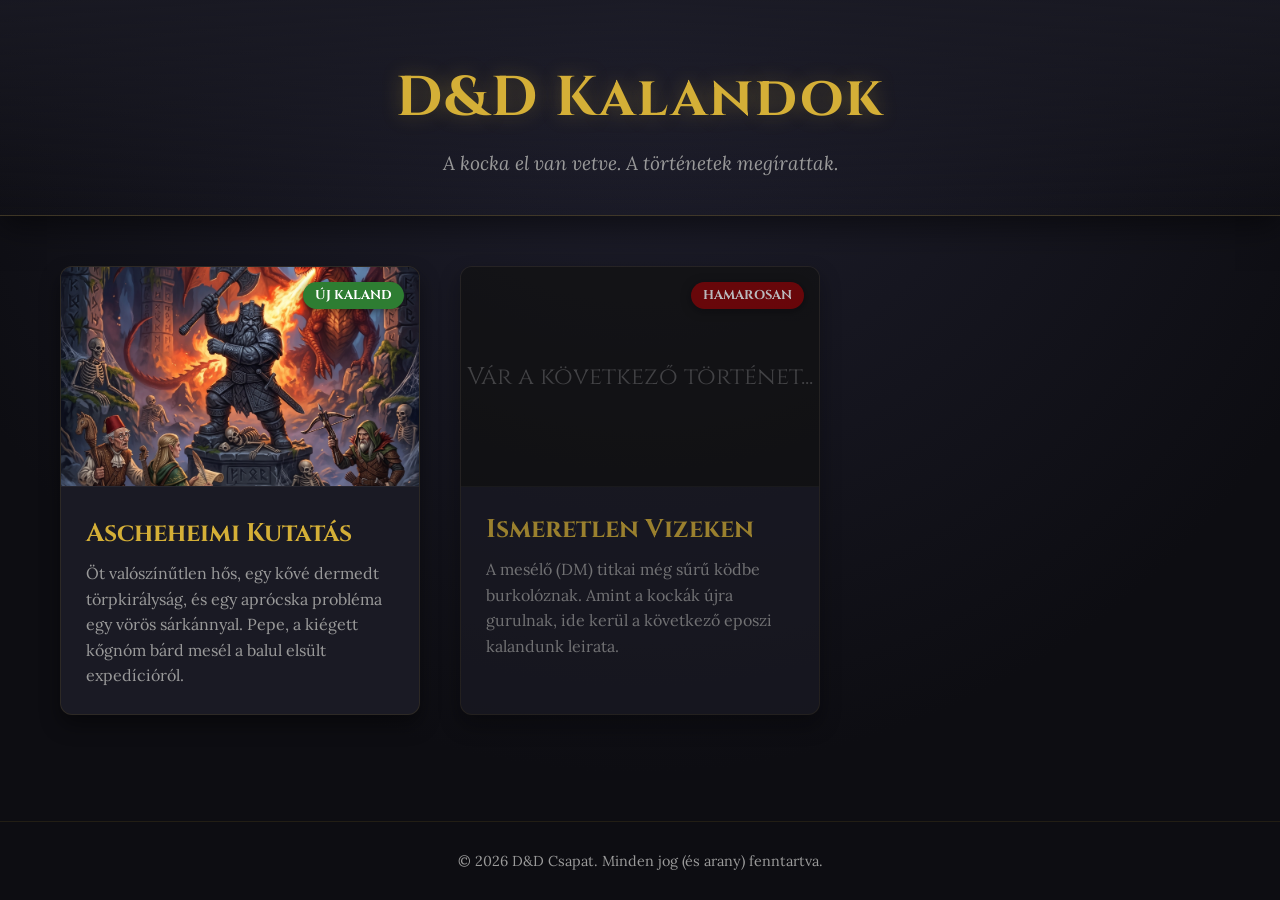
==== index.html @ 394275fc "Organize assets into images folder and clean up unused files" ====
<!DOCTYPE html>
<html lang="hu">
<head>
    <meta charset="UTF-8">
    <meta name="viewport" content="width=device-width, initial-scale=1.0">
    <meta name="description" content="Közös D&D kalandjaink és regényeink gyűjteménye.">
    <title>D&D Kalandok | A Nagy Krónika</title>
    <link rel="stylesheet" href="style.css">
</head>
<body>

    <header>
        <h1>D&D Kalandok</h1>
        <p class="subtitle">A kocka el van vetve. A történetek megírattak.</p>
    </header>

    <main>
        <!-- Kaland 1 -->
        <a href="ascheheim/index.html" class="adventure-card">
            <span class="status-badge new">ÚJ KALAND</span>
            <img src="ascheheim/images/borito.png" alt="Ascheheimi Kutatás" class="card-image">
            <div class="card-content">
                <h2 class="card-title">Ascheheimi Kutatás</h2>
                <p class="card-desc">Öt valószínűtlen hős, egy kővé dermedt törpkirályság, és egy aprócska probléma egy vörös sárkánnyal. Pepe, a kiégett kőgnóm bárd mesél a balul elsült expedícióról.</p>
            </div>
        </a>

        <!-- Helykitöltő a jövőbeli kalandoknak -->
        <div class="adventure-card" style="pointer-events: none; opacity: 0.7;">
            <span class="status-badge">HAMAROSAN</span>
            <div class="coming-soon">
                <span>Vár a következő történet...</span>
            </div>
            <div class="card-content">
                <h2 class="card-title">Ismeretlen Vizeken</h2>
                <p class="card-desc">A mesélő (DM) titkai még sűrű ködbe burkolóznak. Amint a kockák újra gurulnak, ide kerül a következő eposzi kalandunk leirata.</p>
            </div>
        </div>

    </main>

    <footer>
        <p>&copy; 2026 D&D Csapat. Minden jog (és arany) fenntartva.</p>
    </footer>

</body>
</html>
---- style.css ----
@import url('https://fonts.googleapis.com/css2?family=Cinzel:wght@400;700&family=Lora:ital,wght@0,400;0,700;1,400&display=swap');

:root {
    --bg-color: #0d0d12;
    --card-bg: #1a1a24;
    --card-hover: #232330;
    --gold: #d4af37;
    --gold-hover: #f1cf5e;
    --text-main: #e0e0e0;
    --text-muted: #9a9a9a;
    --accent-red: #8b0000;
}

* {
    margin: 0;
    padding: 0;
    box-sizing: border-box;
}

body {
    background-color: var(--bg-color);
    background-image: radial-gradient(circle at 50% 0%, #1f1f2e 0%, #0d0d12 70%);
    color: var(--text-main);
    font-family: 'Lora', serif;
    min-height: 100vh;
    display: flex;
    flex-direction: column;
    align-items: center;
}

header {
    text-align: center;
    padding: 60px 20px 40px;
    width: 100%;
    border-bottom: 1px solid rgba(212, 175, 55, 0.2);
    box-shadow: 0 10px 30px rgba(0,0,0,0.5);
    background: linear-gradient(180deg, rgba(26,26,36,0.8) 0%, rgba(13,13,18,0) 100%);
}

h1 {
    font-family: 'Cinzel', serif;
    font-size: 3.5rem;
    color: var(--gold);
    text-shadow: 0 0 20px rgba(212, 175, 55, 0.3);
    margin-bottom: 15px;
    letter-spacing: 2px;
}

.subtitle {
    font-size: 1.2rem;
    color: var(--text-muted);
    font-style: italic;
}

main {
    max-width: 1200px;
    width: 100%;
    padding: 50px 20px;
    display: grid;
    grid-template-columns: repeat(auto-fill, minmax(320px, 1fr));
    gap: 40px;
}

.adventure-card {
    background-color: var(--card-bg);
    border: 1px solid rgba(212, 175, 55, 0.1);
    border-radius: 12px;
    overflow: hidden;
    text-decoration: none;
    color: inherit;
    transition: all 0.3s cubic-bezier(0.25, 0.8, 0.25, 1);
    position: relative;
    box-shadow: 0 10px 20px rgba(0,0,0,0.4);
}

.adventure-card::before {
    content: '';
    position: absolute;
    top: 0; left: 0; right: 0; bottom: 0;
    border: 2px solid transparent;
    border-radius: 12px;
    transition: all 0.3s ease;
    pointer-events: none;
}

.adventure-card:hover {
    transform: translateY(-10px);
    box-shadow: 0 20px 40px rgba(0,0,0,0.6);
    background-color: var(--card-hover);
}

.adventure-card:hover::before {
    border-color: var(--gold);
    box-shadow: inset 0 0 20px rgba(212, 175, 55, 0.2);
}

.card-image {
    width: 100%;
    height: 220px;
    object-fit: cover;
    border-bottom: 1px solid rgba(255,255,255,0.05);
    transition: opacity 0.3s ease;
}

.adventure-card:hover .card-image {
    opacity: 0.9;
}

.card-content {
    padding: 25px;
}

.card-title {
    font-family: 'Cinzel', serif;
    font-size: 1.6rem;
    color: var(--gold);
    margin-bottom: 10px;
}

.card-desc {
    font-size: 1rem;
    line-height: 1.6;
    color: var(--text-muted);
}

.status-badge {
    position: absolute;
    top: 15px;
    right: 15px;
    background-color: var(--accent-red);
    color: #fff;
    padding: 5px 12px;
    border-radius: 20px;
    font-size: 0.8rem;
    font-family: 'Cinzel', serif;
    font-weight: bold;
    box-shadow: 0 2px 10px rgba(0,0,0,0.5);
}

.status-badge.new {
    background-color: #2e7d32;
}

.coming-soon {
    display: flex;
    align-items: center;
    justify-content: center;
    height: 220px;
    background-color: #111;
    color: #555;
    font-family: 'Cinzel', serif;
    font-size: 1.5rem;
    border-bottom: 1px solid rgba(255,255,255,0.05);
}

footer {
    margin-top: auto;
    padding: 30px;
    text-align: center;
    color: var(--text-muted);
    font-size: 0.9rem;
    border-top: 1px solid rgba(212, 175, 55, 0.1);
    width: 100%;
}
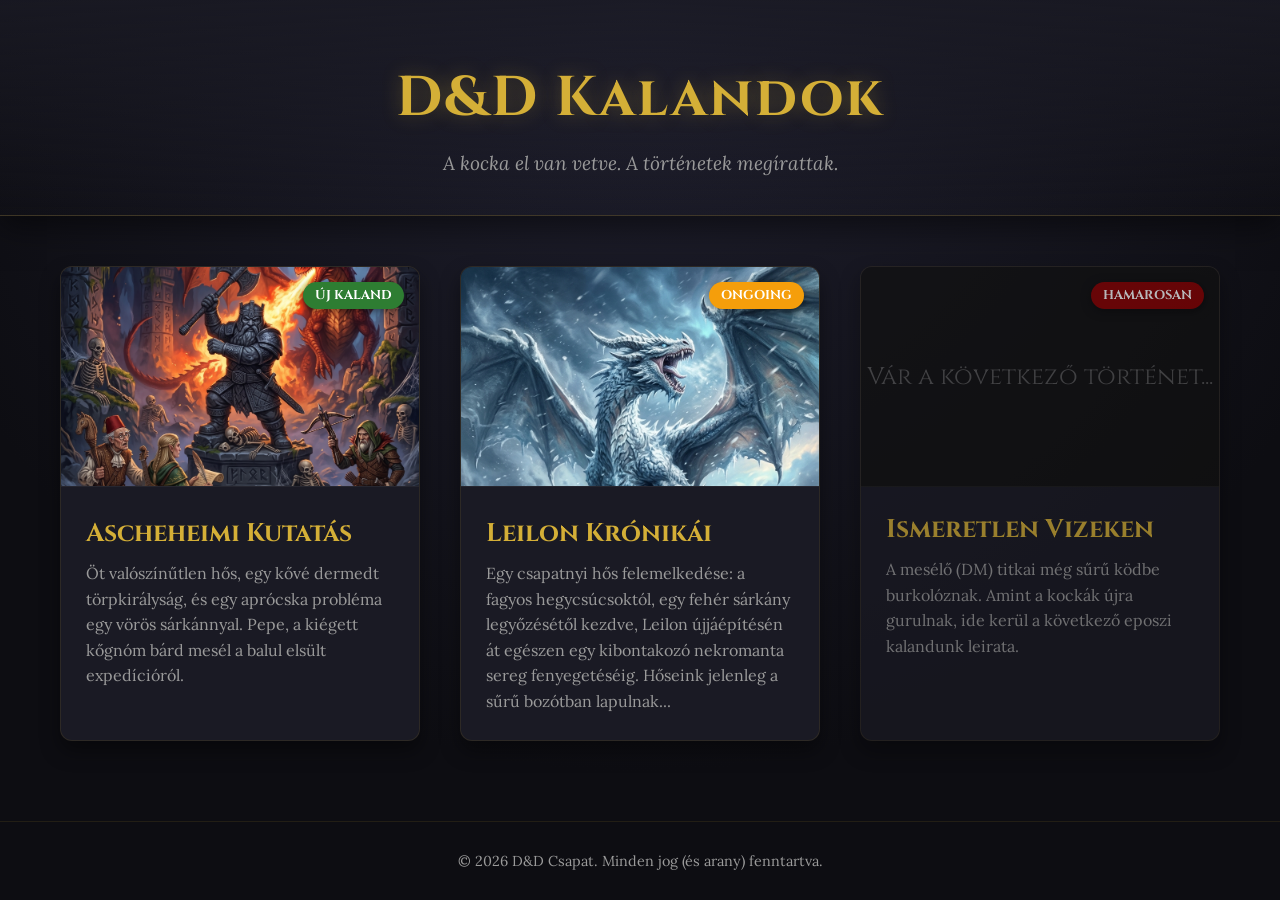
==== commit 4cbb248e: "Update Leilon chronicle: Books structure, NPCs, styling, cover images and former character cards" ====
--- a/index.html
+++ b/index.html
@@ -25,6 +25,16 @@
             </div>
         </a>
 
+        <!-- Kaland 2: Dragon of Icespire Peak -->
+        <a href="dragon_of_icespyrepeak/index.html" class="adventure-card">
+            <span class="status-badge new" style="background-color: #f59e0b;">ONGOING</span>
+            <img src="dragon_of_icespyrepeak/images/borito.jpg" alt="A Jégtől a Viharig" class="card-image" style="object-position: top center;">
+            <div class="card-content">
+                <h2 class="card-title">Leilon Krónikái</h2>
+                <p class="card-desc">Egy csapatnyi hős felemelkedése: a fagyos hegycsúcsoktól, egy fehér sárkány legyőzésétől kezdve, Leilon újjáépítésén át egészen egy kibontakozó nekromanta sereg fenyegetéséig. Hőseink jelenleg a sűrű bozótban lapulnak...</p>
+            </div>
+        </a>
+
         <!-- Helykitöltő a jövőbeli kalandoknak -->
         <div class="adventure-card" style="pointer-events: none; opacity: 0.7;">
             <span class="status-badge">HAMAROSAN</span>
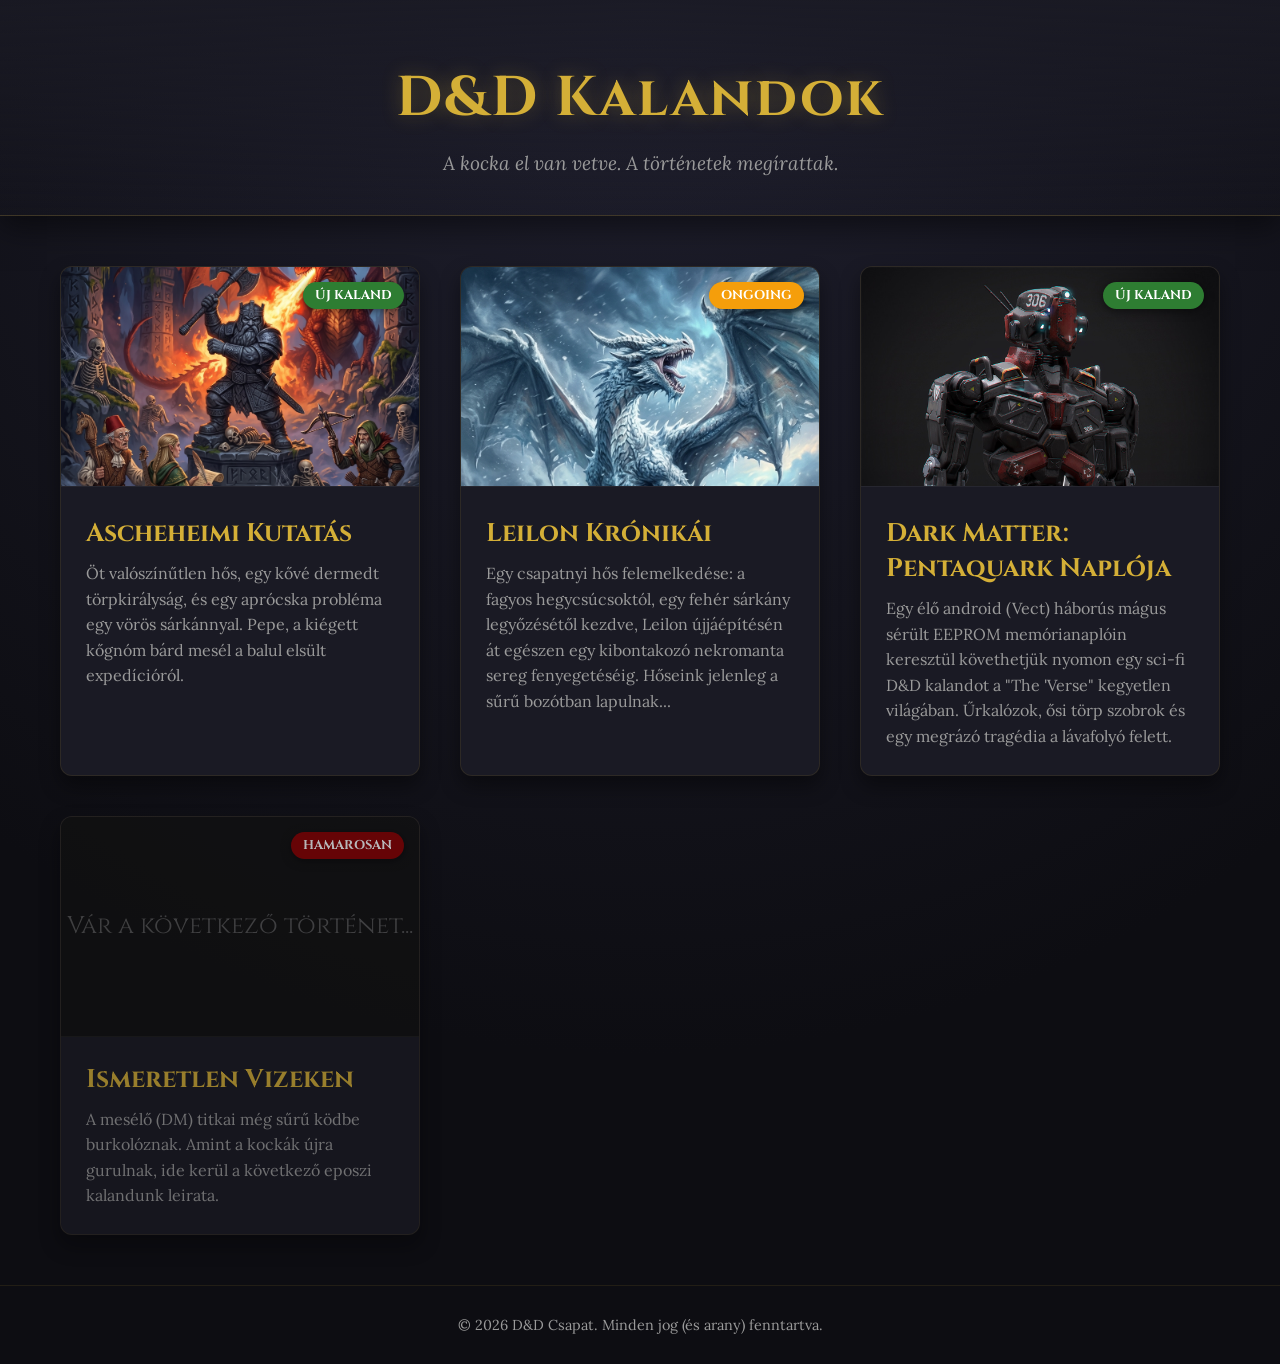
==== commit 27322149: "Add Dark Matter adventure and link it to main index" ====
--- a/index.html
+++ b/index.html
@@ -35,6 +35,16 @@
             </div>
         </a>
 
+        <!-- Kaland 3: Dark Matter -->
+        <a href="dark_matter/index.html" class="adventure-card">
+            <span class="status-badge new">ÚJ KALAND</span>
+            <img src="dark_matter/images/pentaquark.jpg" alt="Dark Matter: Pentaquark Memóriái" class="card-image" style="object-position: top center;">
+            <div class="card-content">
+                <h2 class="card-title">Dark Matter: Pentaquark Naplója</h2>
+                <p class="card-desc">Egy élő android (Vect) háborús mágus sérült EEPROM memórianaplóin keresztül követhetjük nyomon egy sci-fi D&D kalandot a "The 'Verse" kegyetlen világában. Űrkalózok, ősi törp szobrok és egy megrázó tragédia a lávafolyó felett.</p>
+            </div>
+        </a>
+
         <!-- Helykitöltő a jövőbeli kalandoknak -->
         <div class="adventure-card" style="pointer-events: none; opacity: 0.7;">
             <span class="status-badge">HAMAROSAN</span>
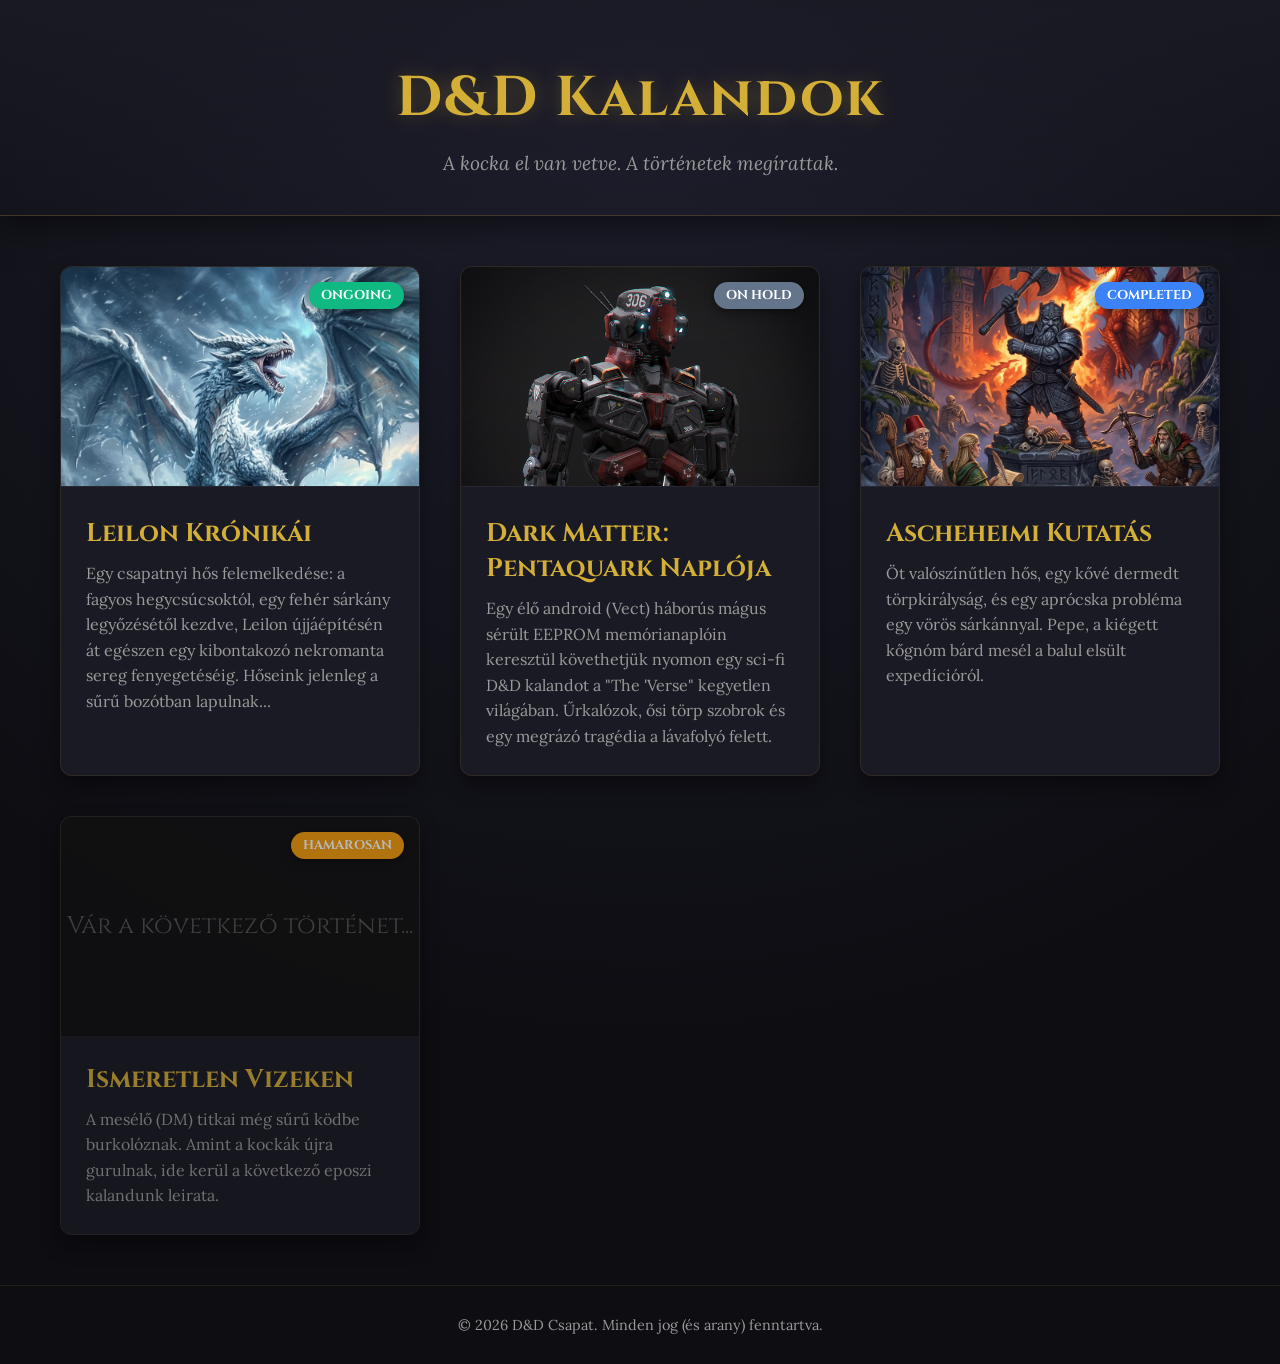
==== commit 0b781109: "Reorder main index cards and update statuses" ====
--- a/index.html
+++ b/index.html
@@ -15,9 +15,29 @@
     </header>
 
     <main>
-        <!-- Kaland 1 -->
+        <!-- Kaland 1: Dragon of Icespire Peak / Leilon -->
+        <a href="dragon_of_icespyrepeak/index.html" class="adventure-card">
+            <span class="status-badge" style="background-color: #10b981;">ONGOING</span>
+            <img src="dragon_of_icespyrepeak/images/borito.jpg" alt="A Jégtől a Viharig" class="card-image" style="object-position: top center;">
+            <div class="card-content">
+                <h2 class="card-title">Leilon Krónikái</h2>
+                <p class="card-desc">Egy csapatnyi hős felemelkedése: a fagyos hegycsúcsoktól, egy fehér sárkány legyőzésétől kezdve, Leilon újjáépítésén át egészen egy kibontakozó nekromanta sereg fenyegetéséig. Hőseink jelenleg a sűrű bozótban lapulnak...</p>
+            </div>
+        </a>
+
+        <!-- Kaland 2: Dark Matter -->
+        <a href="dark_matter/index.html" class="adventure-card">
+            <span class="status-badge" style="background-color: #64748b;">ON HOLD</span>
+            <img src="dark_matter/images/pentaquark.jpg" alt="Dark Matter: Pentaquark Memóriái" class="card-image" style="object-position: top center;">
+            <div class="card-content">
+                <h2 class="card-title">Dark Matter: Pentaquark Naplója</h2>
+                <p class="card-desc">Egy élő android (Vect) háborús mágus sérült EEPROM memórianaplóin keresztül követhetjük nyomon egy sci-fi D&D kalandot a "The 'Verse" kegyetlen világában. Űrkalózok, ősi törp szobrok és egy megrázó tragédia a lávafolyó felett.</p>
+            </div>
+        </a>
+
+        <!-- Kaland 3: Ascheheim -->
         <a href="ascheheim/index.html" class="adventure-card">
-            <span class="status-badge new">ÚJ KALAND</span>
+            <span class="status-badge" style="background-color: #3b82f6;">COMPLETED</span>
             <img src="ascheheim/images/borito.png" alt="Ascheheimi Kutatás" class="card-image">
             <div class="card-content">
                 <h2 class="card-title">Ascheheimi Kutatás</h2>
@@ -25,29 +45,9 @@
             </div>
         </a>
 
-        <!-- Kaland 2: Dragon of Icespire Peak -->
-        <a href="dragon_of_icespyrepeak/index.html" class="adventure-card">
-            <span class="status-badge new" style="background-color: #f59e0b;">ONGOING</span>
-            <img src="dragon_of_icespyrepeak/images/borito.jpg" alt="A Jégtől a Viharig" class="card-image" style="object-position: top center;">
-            <div class="card-content">
-                <h2 class="card-title">Leilon Krónikái</h2>
-                <p class="card-desc">Egy csapatnyi hős felemelkedése: a fagyos hegycsúcsoktól, egy fehér sárkány legyőzésétől kezdve, Leilon újjáépítésén át egészen egy kibontakozó nekromanta sereg fenyegetéséig. Hőseink jelenleg a sűrű bozótban lapulnak...</p>
-            </div>
-        </a>
-
-        <!-- Kaland 3: Dark Matter -->
-        <a href="dark_matter/index.html" class="adventure-card">
-            <span class="status-badge new">ÚJ KALAND</span>
-            <img src="dark_matter/images/pentaquark.jpg" alt="Dark Matter: Pentaquark Memóriái" class="card-image" style="object-position: top center;">
-            <div class="card-content">
-                <h2 class="card-title">Dark Matter: Pentaquark Naplója</h2>
-                <p class="card-desc">Egy élő android (Vect) háborús mágus sérült EEPROM memórianaplóin keresztül követhetjük nyomon egy sci-fi D&D kalandot a "The 'Verse" kegyetlen világában. Űrkalózok, ősi törp szobrok és egy megrázó tragédia a lávafolyó felett.</p>
-            </div>
-        </a>
-
         <!-- Helykitöltő a jövőbeli kalandoknak -->
         <div class="adventure-card" style="pointer-events: none; opacity: 0.7;">
-            <span class="status-badge">HAMAROSAN</span>
+            <span class="status-badge" style="background-color: #f59e0b;">HAMAROSAN</span>
             <div class="coming-soon">
                 <span>Vár a következő történet...</span>
             </div>
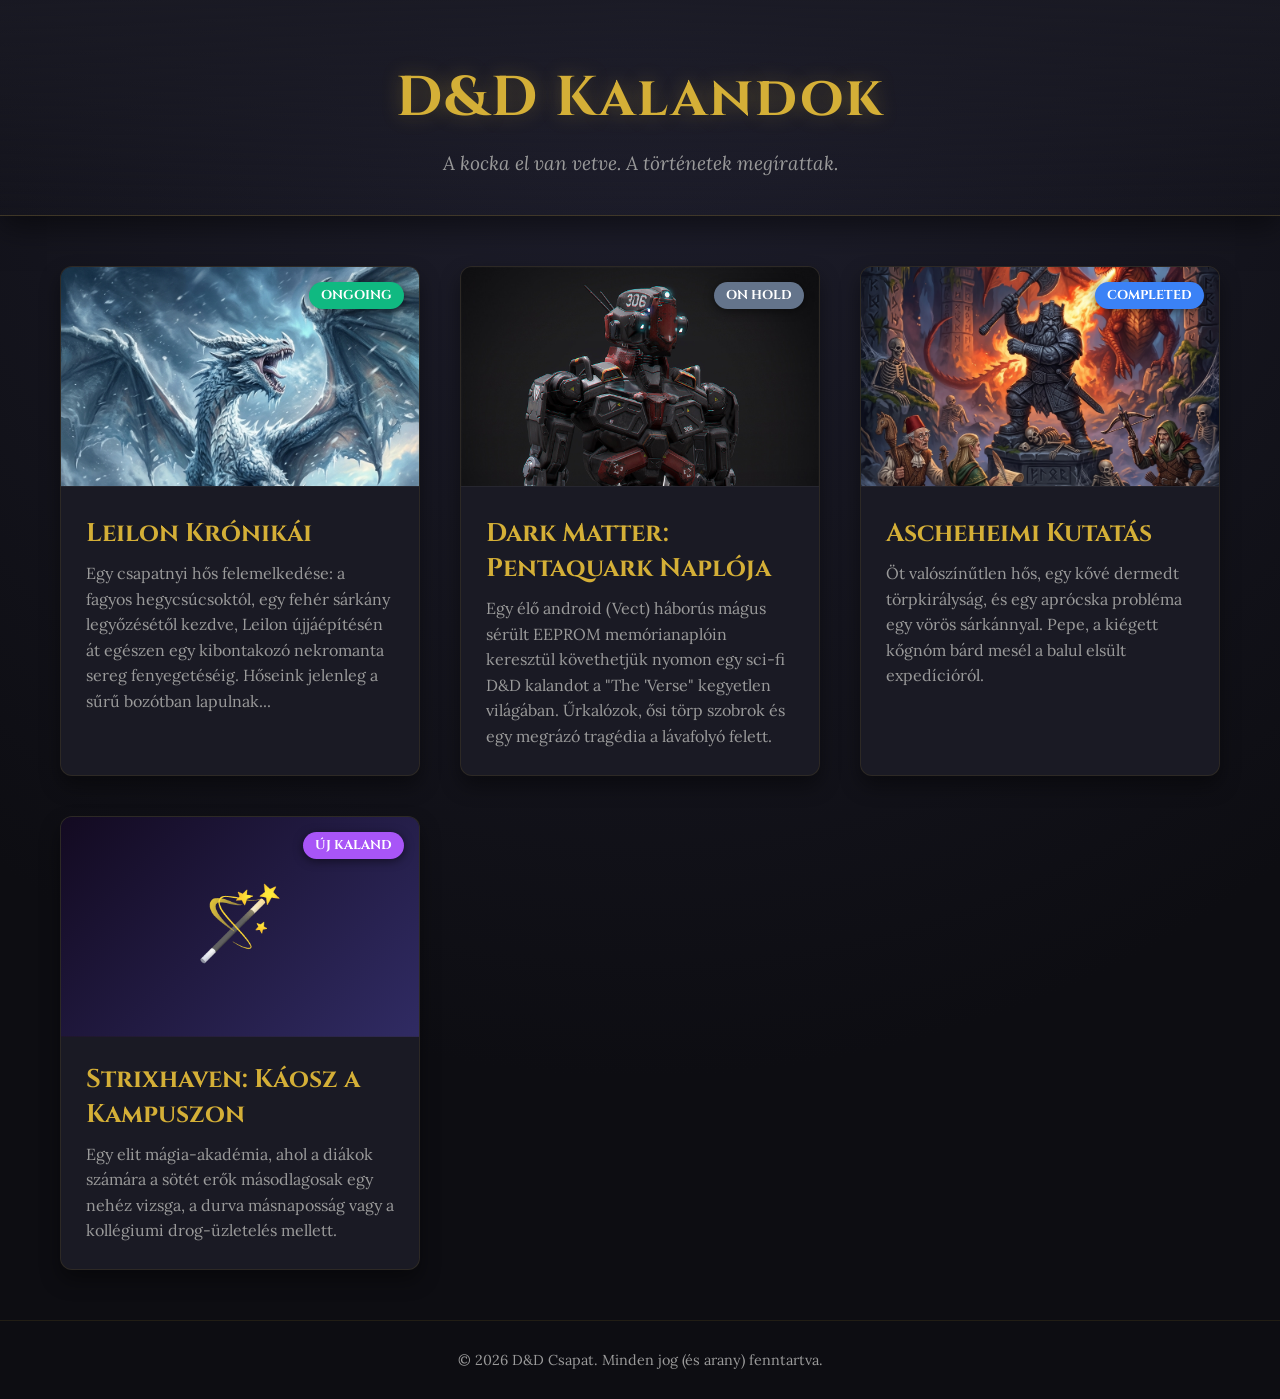
==== commit 0e0da9e9: "Add Strixhaven story and link it on main page" ====
--- a/index.html
+++ b/index.html
@@ -45,17 +45,17 @@
             </div>
         </a>
 
-        <!-- Helykitöltő a jövőbeli kalandoknak -->
-        <div class="adventure-card" style="pointer-events: none; opacity: 0.7;">
-            <span class="status-badge" style="background-color: #f59e0b;">HAMAROSAN</span>
-            <div class="coming-soon">
-                <span>Vár a következő történet...</span>
+        <!-- Kaland 4: Strixhaven -->
+        <a href="strixhaven/index.html" class="adventure-card">
+            <span class="status-badge" style="background-color: #a855f7;">ÚJ KALAND</span>
+            <div class="coming-soon" style="background: linear-gradient(135deg, #130a21, #302b63);">
+                <span style="font-size: 3em;">🪄</span>
             </div>
             <div class="card-content">
-                <h2 class="card-title">Ismeretlen Vizeken</h2>
-                <p class="card-desc">A mesélő (DM) titkai még sűrű ködbe burkolóznak. Amint a kockák újra gurulnak, ide kerül a következő eposzi kalandunk leirata.</p>
+                <h2 class="card-title">Strixhaven: Káosz a Kampuszon</h2>
+                <p class="card-desc">Egy elit mágia-akadémia, ahol a diákok számára a sötét erők másodlagosak egy nehéz vizsga, a durva másnaposság vagy a kollégiumi drog-üzletelés mellett.</p>
             </div>
-        </div>
+        </a>
 
     </main>
 
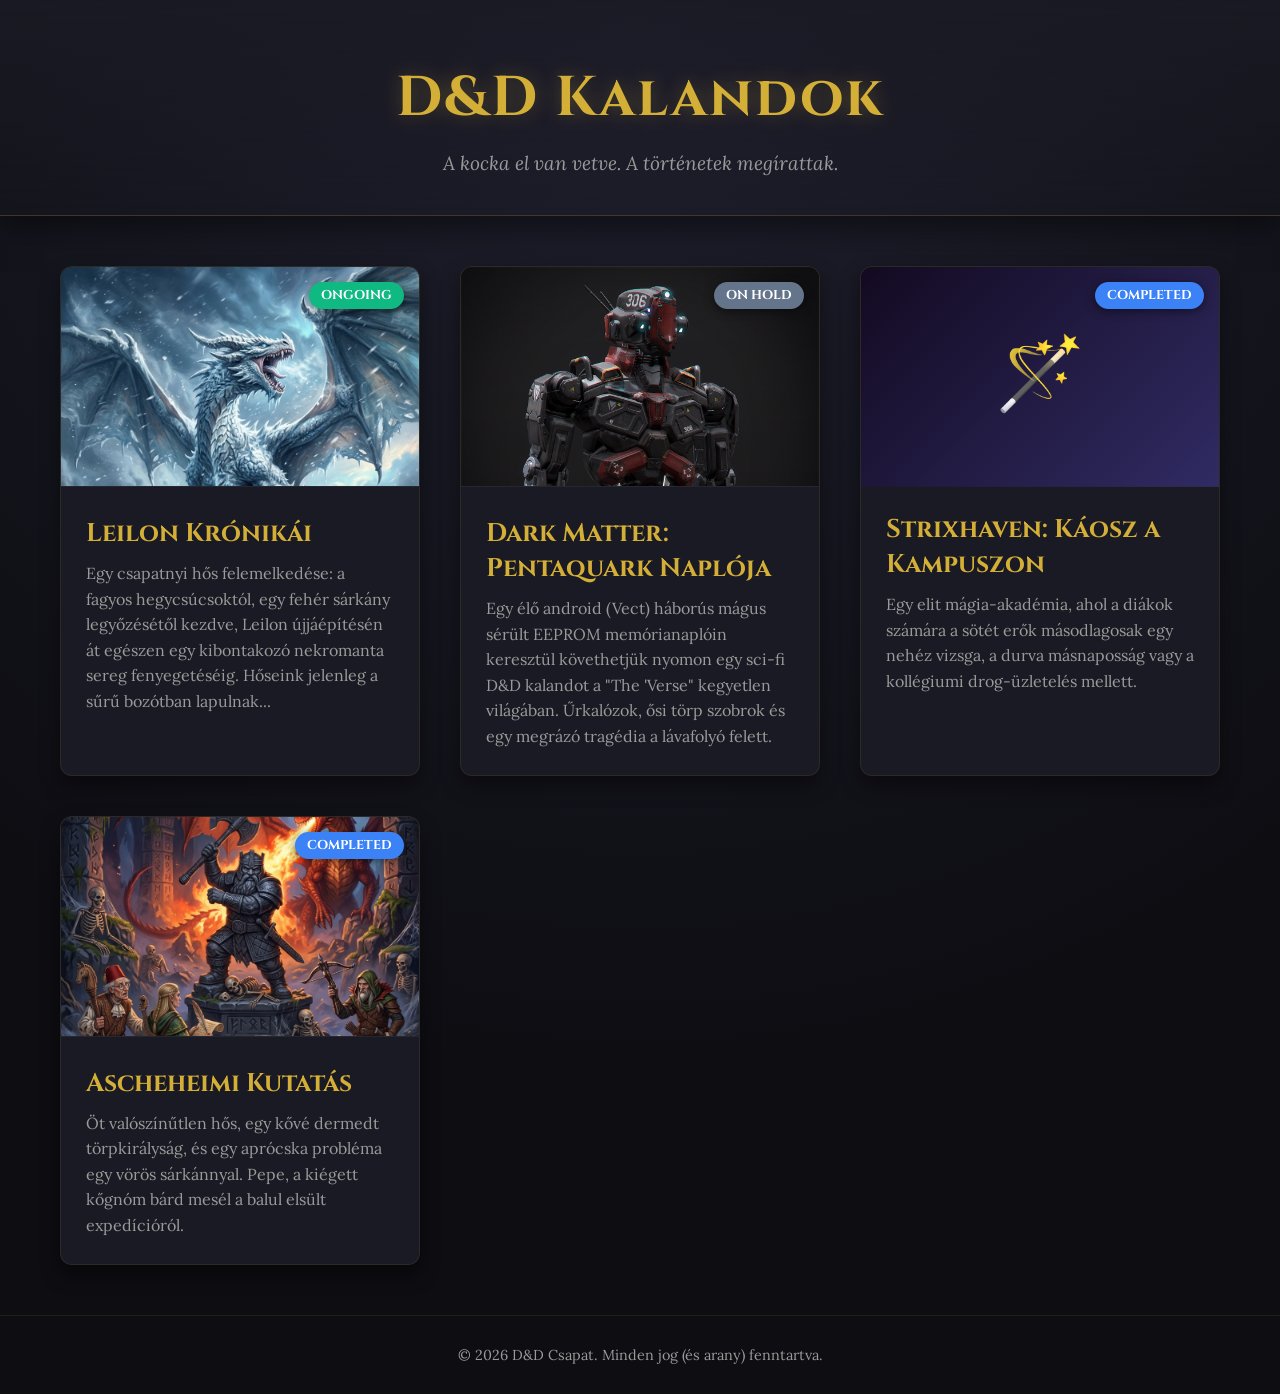
==== commit 07c8d0ab: "Reorder Strixhaven before Ascheheim and set to COMPLETED" ====
--- a/index.html
+++ b/index.html
@@ -35,25 +35,25 @@
             </div>
         </a>
 
-        <!-- Kaland 3: Ascheheim -->
+        <!-- Kaland 3: Strixhaven -->
+        <a href="strixhaven/index.html" class="adventure-card">
+            <span class="status-badge" style="background-color: #3b82f6;">COMPLETED</span>
+            <div class="coming-soon" style="background: linear-gradient(135deg, #130a21, #302b63);">
+                <span style="font-size: 3em;">🪄</span>
+            </div>
+            <div class="card-content">
+                <h2 class="card-title">Strixhaven: Káosz a Kampuszon</h2>
+                <p class="card-desc">Egy elit mágia-akadémia, ahol a diákok számára a sötét erők másodlagosak egy nehéz vizsga, a durva másnaposság vagy a kollégiumi drog-üzletelés mellett.</p>
+            </div>
+        </a>
+
+        <!-- Kaland 4: Ascheheim -->
         <a href="ascheheim/index.html" class="adventure-card">
             <span class="status-badge" style="background-color: #3b82f6;">COMPLETED</span>
             <img src="ascheheim/images/borito.png" alt="Ascheheimi Kutatás" class="card-image">
             <div class="card-content">
                 <h2 class="card-title">Ascheheimi Kutatás</h2>
                 <p class="card-desc">Öt valószínűtlen hős, egy kővé dermedt törpkirályság, és egy aprócska probléma egy vörös sárkánnyal. Pepe, a kiégett kőgnóm bárd mesél a balul elsült expedícióról.</p>
-            </div>
-        </a>
-
-        <!-- Kaland 4: Strixhaven -->
-        <a href="strixhaven/index.html" class="adventure-card">
-            <span class="status-badge" style="background-color: #a855f7;">ÚJ KALAND</span>
-            <div class="coming-soon" style="background: linear-gradient(135deg, #130a21, #302b63);">
-                <span style="font-size: 3em;">🪄</span>
-            </div>
-            <div class="card-content">
-                <h2 class="card-title">Strixhaven: Káosz a Kampuszon</h2>
-                <p class="card-desc">Egy elit mágia-akadémia, ahol a diákok számára a sötét erők másodlagosak egy nehéz vizsga, a durva másnaposság vagy a kollégiumi drog-üzletelés mellett.</p>
             </div>
         </a>
 
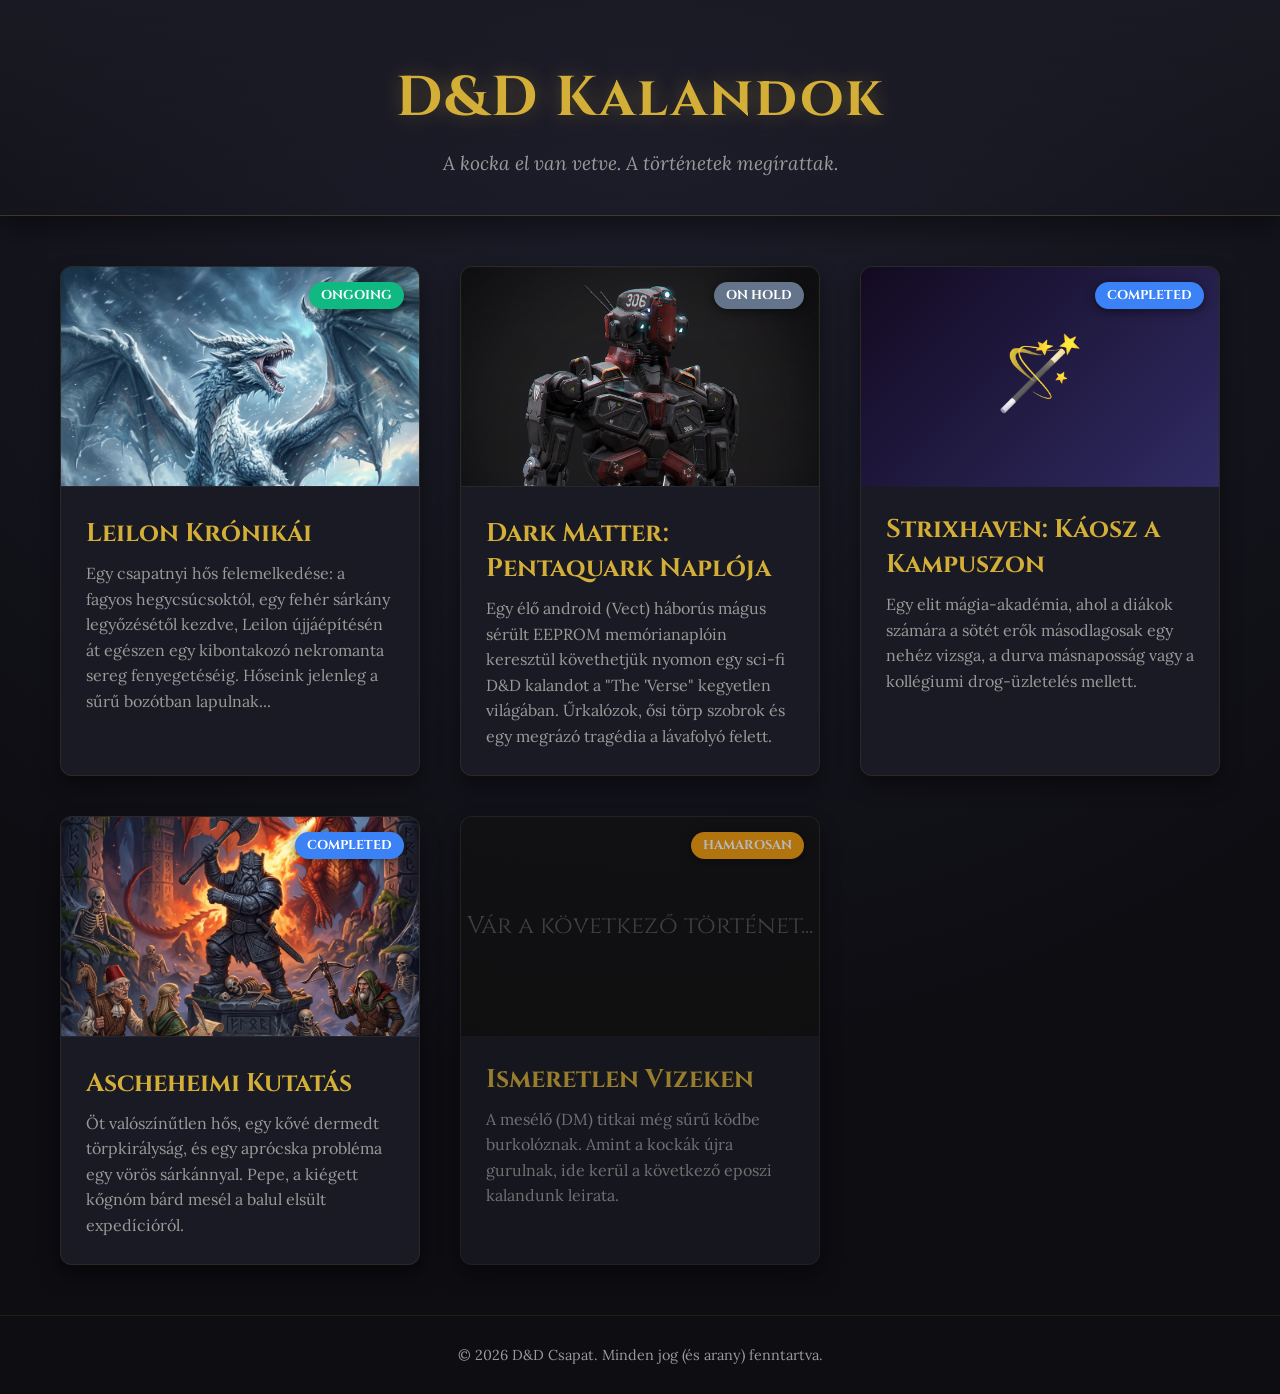
==== commit 78dd6862: "Restore coming soon card and fix Dark Matter background" ====
--- a/index.html
+++ b/index.html
@@ -57,6 +57,18 @@
             </div>
         </a>
 
+        <!-- Helykitöltő a jövőbeli kalandoknak -->
+        <div class="adventure-card" style="pointer-events: none; opacity: 0.7;">
+            <span class="status-badge" style="background-color: #f59e0b;">HAMAROSAN</span>
+            <div class="coming-soon">
+                <span>Vár a következő történet...</span>
+            </div>
+            <div class="card-content">
+                <h2 class="card-title">Ismeretlen Vizeken</h2>
+                <p class="card-desc">A mesélő (DM) titkai még sűrű ködbe burkolóznak. Amint a kockák újra gurulnak, ide kerül a következő eposzi kalandunk leirata.</p>
+            </div>
+        </div>
+
     </main>
 
     <footer>
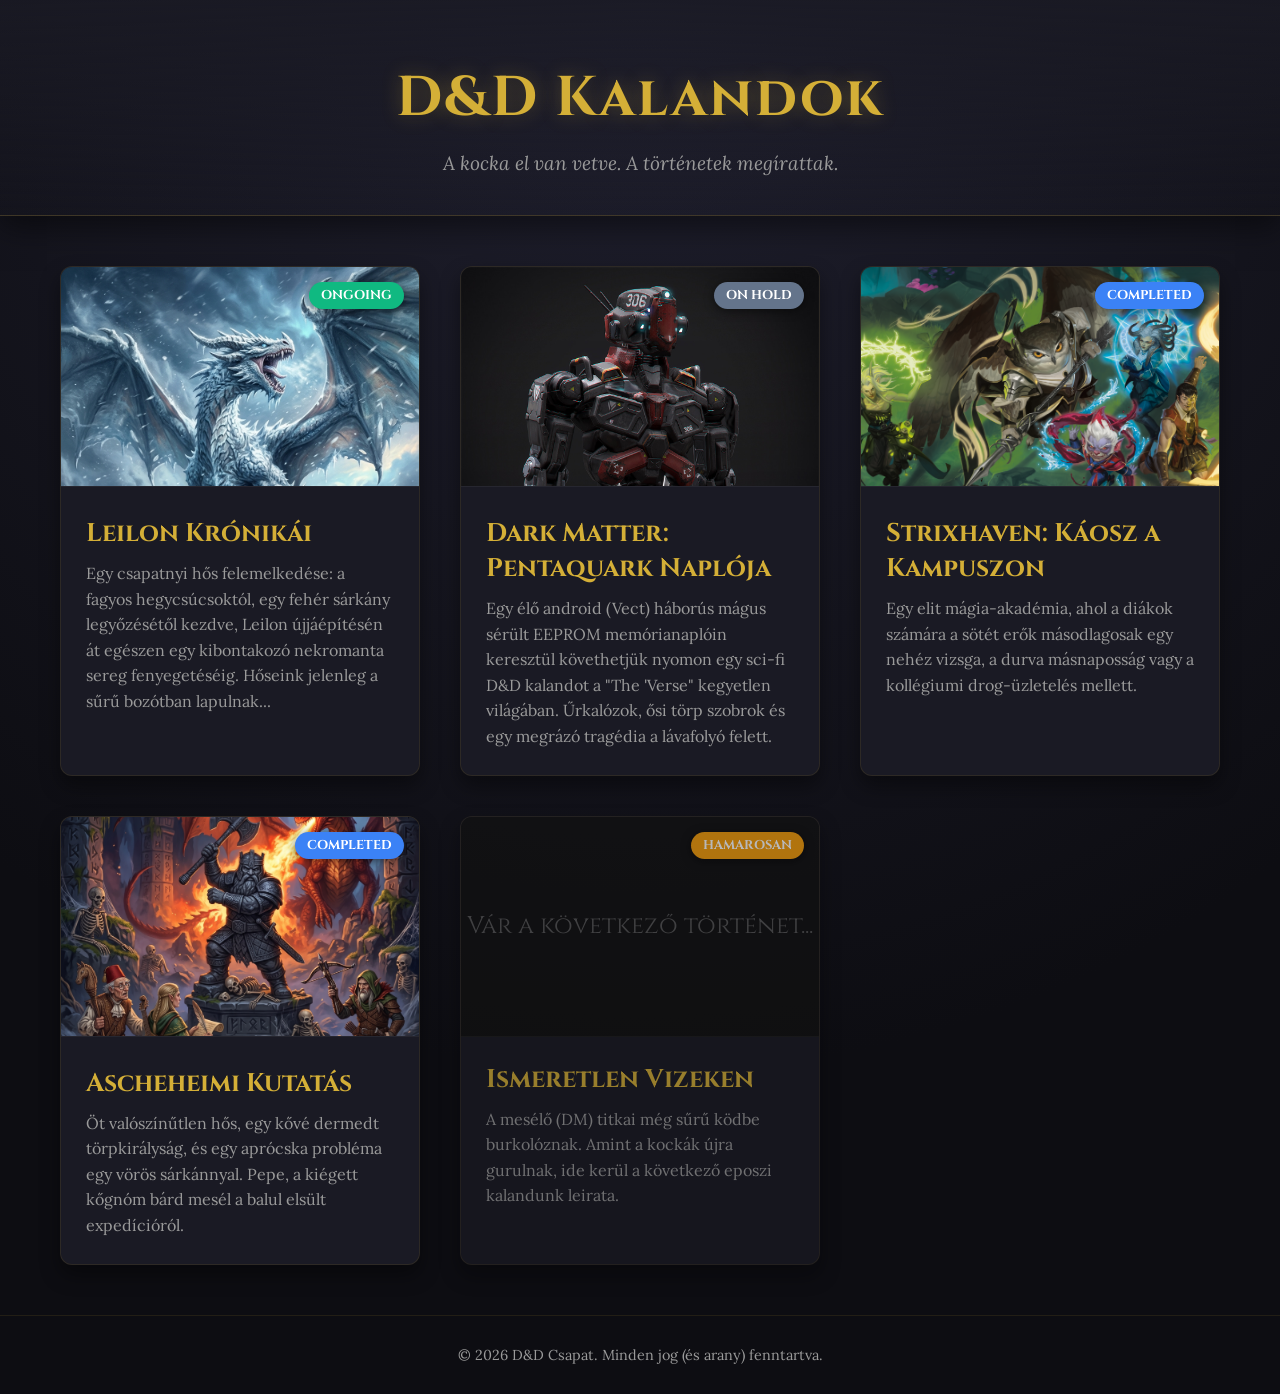
==== commit d26804c0: "Add Strixhaven cover image and fix Dark Matter green background" ====
--- a/index.html
+++ b/index.html
@@ -38,9 +38,7 @@
         <!-- Kaland 3: Strixhaven -->
         <a href="strixhaven/index.html" class="adventure-card">
             <span class="status-badge" style="background-color: #3b82f6;">COMPLETED</span>
-            <div class="coming-soon" style="background: linear-gradient(135deg, #130a21, #302b63);">
-                <span style="font-size: 3em;">🪄</span>
-            </div>
+            <img src="strixhaven/images/borito.png" alt="Strixhaven: Káosz a Kampuszon" class="card-image">
             <div class="card-content">
                 <h2 class="card-title">Strixhaven: Káosz a Kampuszon</h2>
                 <p class="card-desc">Egy elit mágia-akadémia, ahol a diákok számára a sötét erők másodlagosak egy nehéz vizsga, a durva másnaposság vagy a kollégiumi drog-üzletelés mellett.</p>
